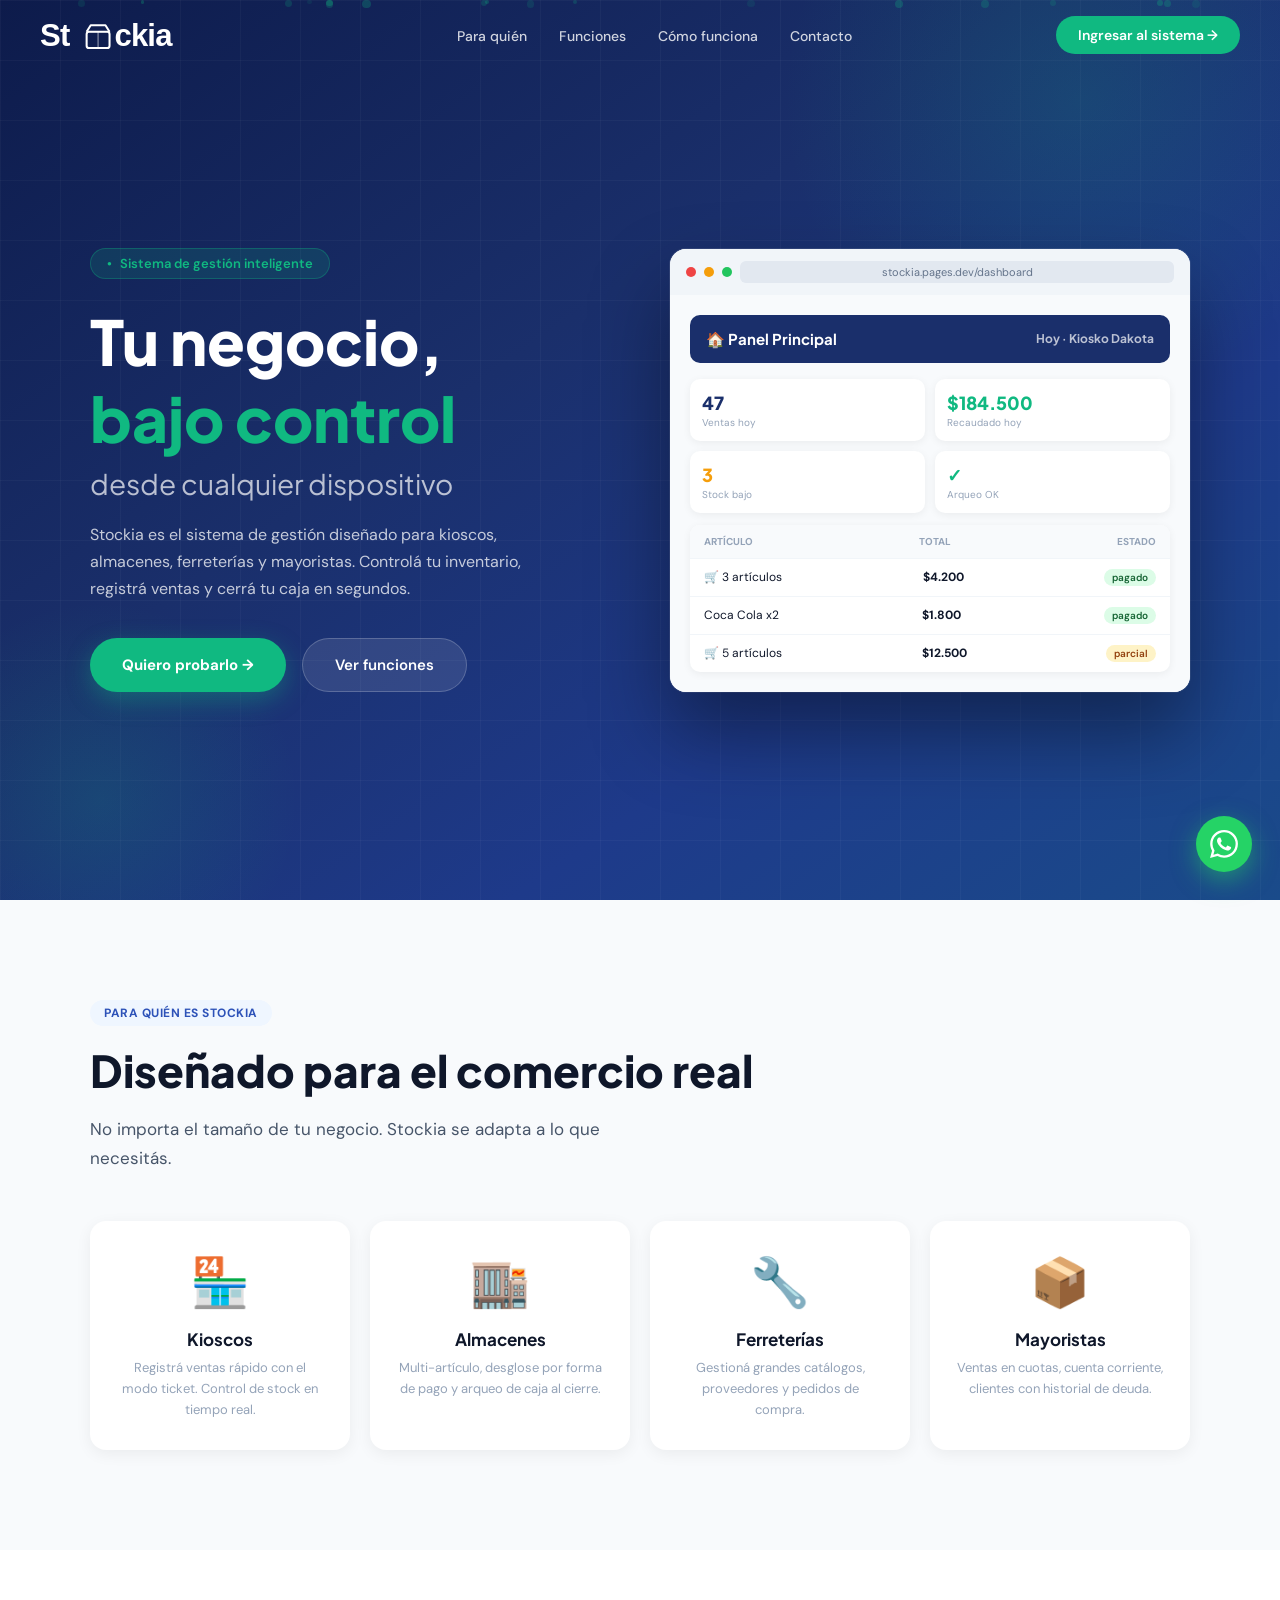
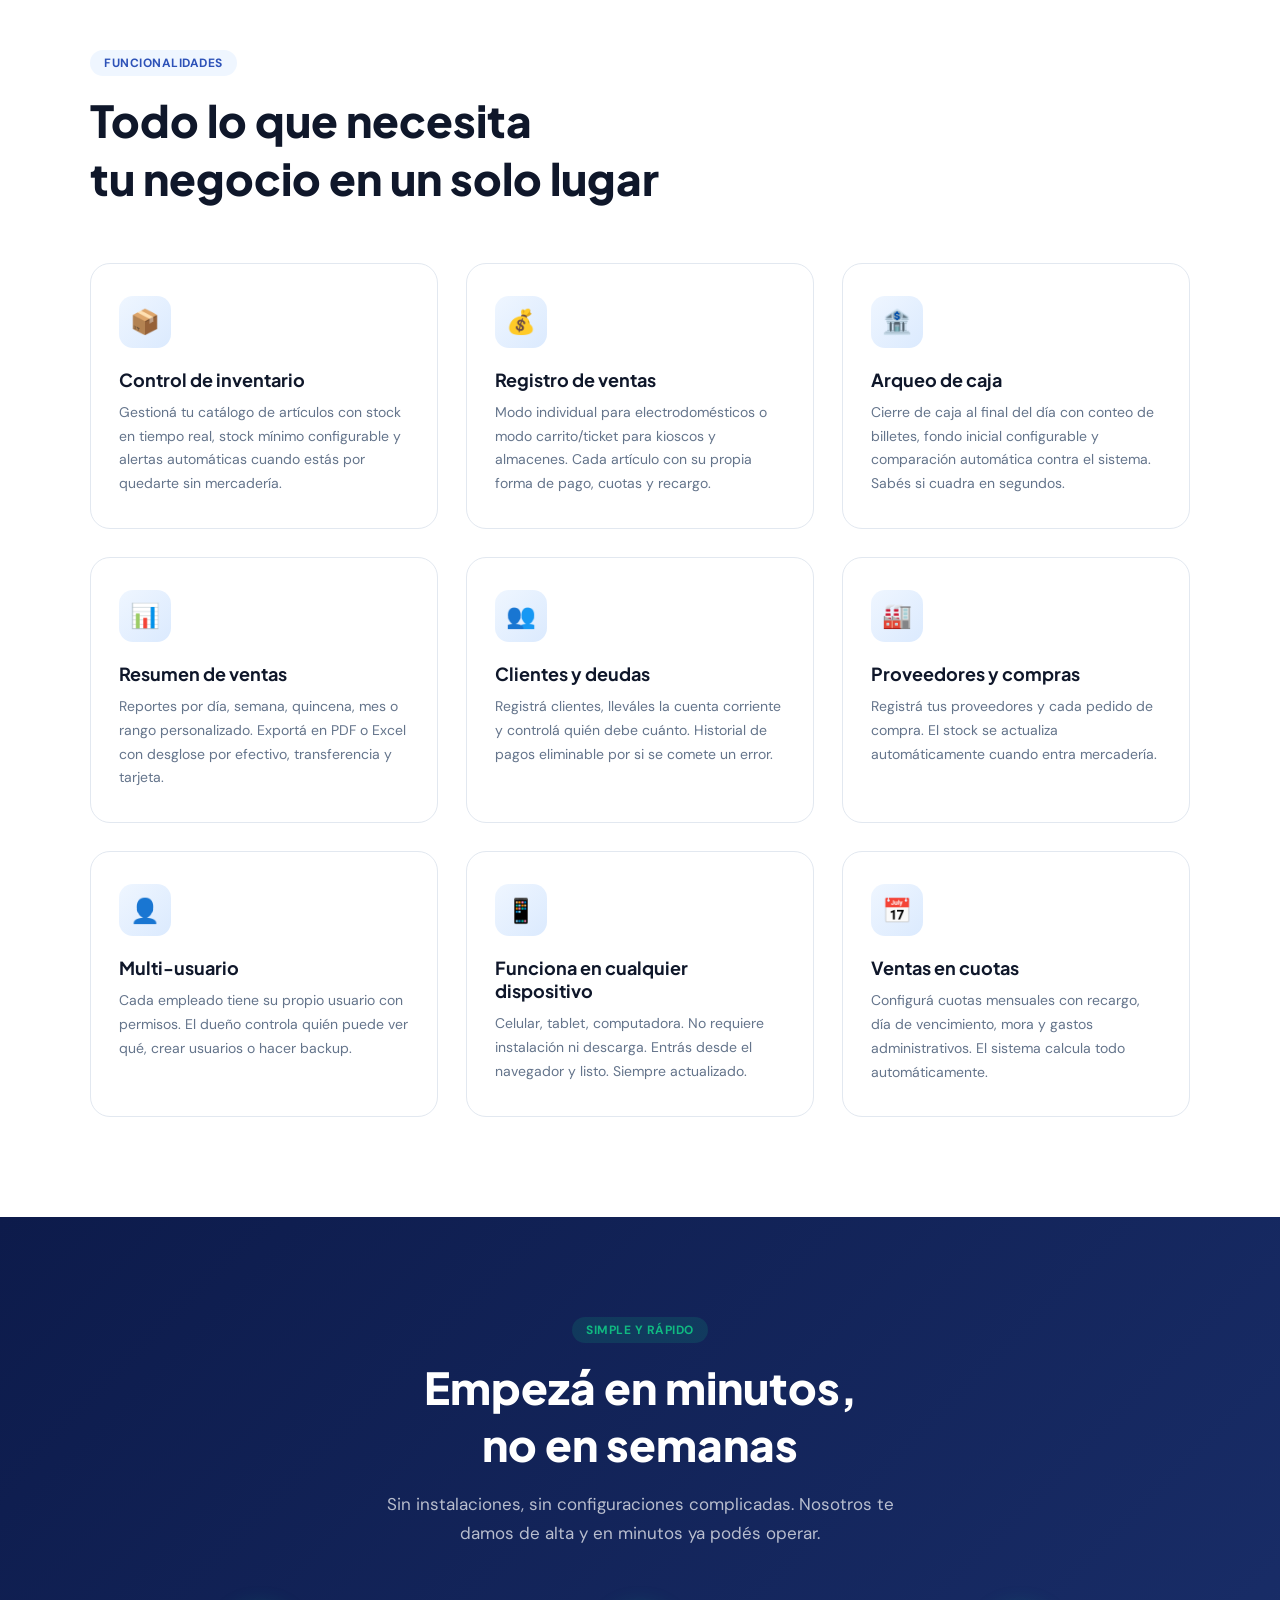
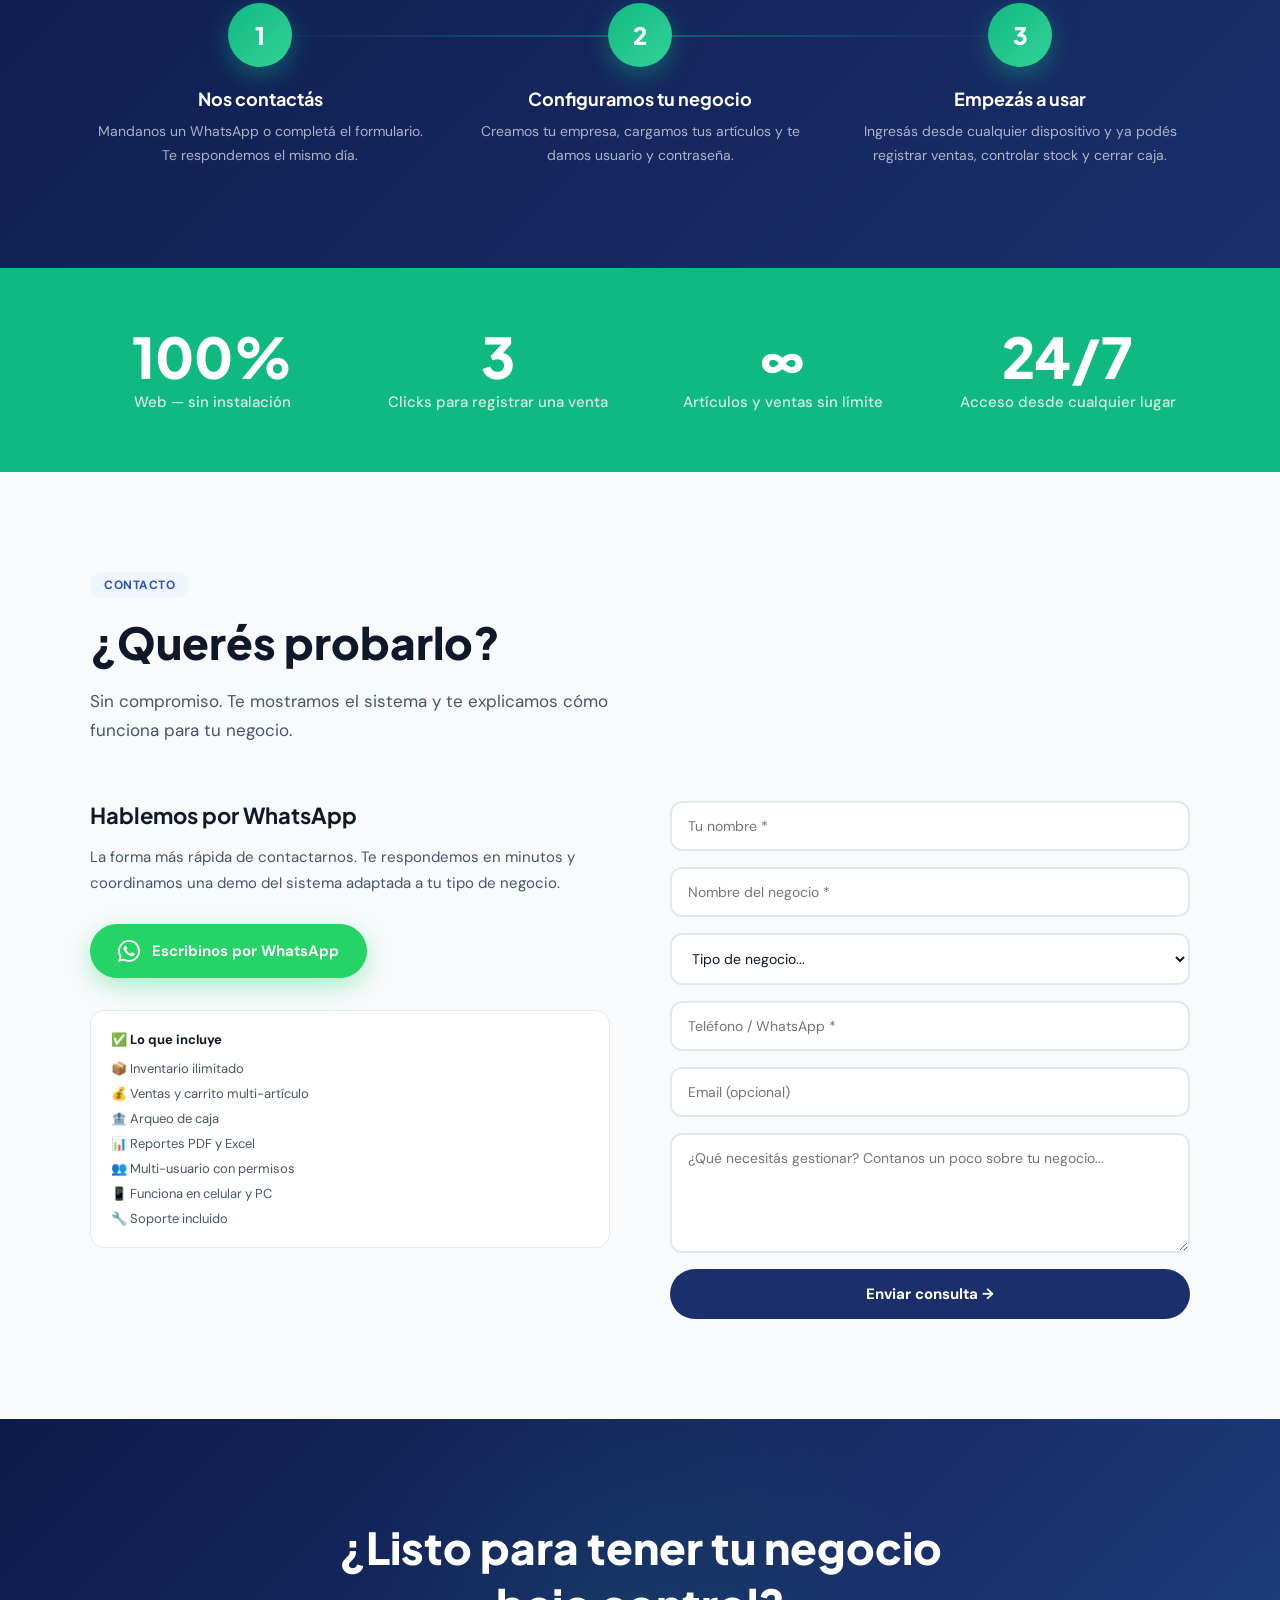
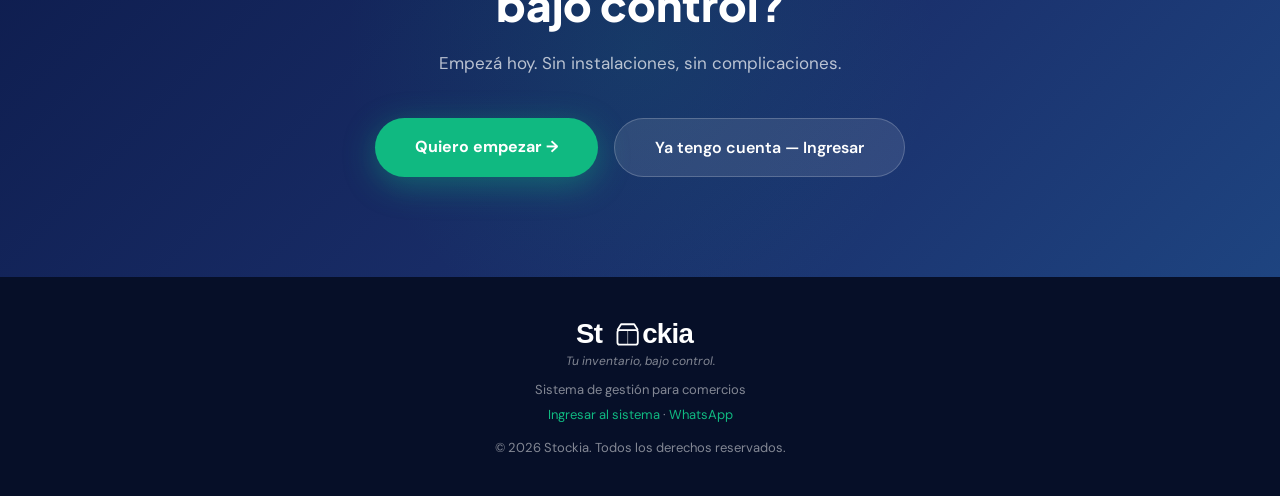
==== index.html @ aa545c26 "Add files via upload" ====
<!DOCTYPE html>
<html lang="es">
<head>
  <meta charset="UTF-8">
  <meta name="viewport" content="width=device-width, initial-scale=1.0">
  <title>Stockia — Sistema de Gestión para tu Negocio</title>
  <meta name="description" content="Stockia es el sistema de gestión de inventario y ventas diseñado para kioscos, almacenes, ferreterías y mayoristas. Simple, rápido y accesible desde cualquier dispositivo.">
  <link rel="preconnect" href="https://fonts.googleapis.com">
  <link href="https://fonts.googleapis.com/css2?family=Plus+Jakarta+Sans:wght@400;600;700;800&family=DM+Sans:wght@300;400;500;600&display=swap" rel="stylesheet">

  <style>
    :root {
      --azul:     #1a2f6b;
      --azul-mid: #1e3a8a;
      --azul-l:   #2d52b8;
      --verde:    #10b981;
      --verde-d:  #059669;
      --blanco:   #ffffff;
      --gris:     #f1f5f9;
      --gris-m:   #94a3b8;
      --texto:    #0f172a;
      --r:        16px;
    }

    *, *::before, *::after { box-sizing: border-box; margin: 0; padding: 0; }
    html { scroll-behavior: smooth; }
    body {
      font-family: 'DM Sans', sans-serif;
      color: var(--texto);
      overflow-x: hidden;
      background: #fff;
    }

    /* ── NAVBAR ── */
    nav {
      position: fixed; top: 0; left: 0; right: 0; z-index: 100;
      padding: 16px 40px;
      display: flex; align-items: center; justify-content: space-between;
      transition: background .3s, box-shadow .3s;
    }
    nav.scrolled {
      background: rgba(26,47,107,.97);
      backdrop-filter: blur(12px);
      box-shadow: 0 2px 24px rgba(0,0,0,.25);
    }
    .nav-logo {
      font-family: 'Plus Jakarta Sans', sans-serif;
      font-weight: 800; font-size: 24px;
      color: #fff; text-decoration: none;
      display: flex; align-items: center; gap: 8px;
    }
    .nav-logo span { color: var(--verde); }
    .nav-links { display: flex; gap: 32px; list-style: none; }
    .nav-links a {
      color: rgba(255,255,255,.8); text-decoration: none;
      font-size: 14px; font-weight: 500; transition: color .2s;
    }
    .nav-links a:hover { color: #fff; }
    .nav-cta {
      background: var(--verde); color: #fff;
      padding: 10px 22px; border-radius: 50px;
      text-decoration: none; font-weight: 600; font-size: 14px;
      transition: background .2s, transform .2s;
    }
    .nav-cta:hover { background: var(--verde-d); transform: translateY(-1px); }
    .nav-hamburger { display: none; background: none; border: none; cursor: pointer; flex-direction: column; gap: 5px; }
    .nav-hamburger span { display: block; width: 24px; height: 2px; background: #fff; border-radius: 2px; transition: .3s; }

    /* ── HERO ── */
    #hero {
      min-height: 100vh;
      background: linear-gradient(145deg, #0d1b4b 0%, #1a2f6b 40%, #1e3a8a 70%, #1a4b8a 100%);
      display: flex; align-items: center; justify-content: center;
      position: relative; overflow: hidden; padding: 120px 40px 80px;
    }
    .hero-bg {
      position: absolute; inset: 0; pointer-events: none; overflow: hidden;
    }
    .hero-circle {
      position: absolute; border-radius: 50%;
      background: radial-gradient(circle, rgba(16,185,129,.15) 0%, transparent 70%);
    }
    .hero-circle-1 { width: 600px; height: 600px; top: -200px; right: -100px; }
    .hero-circle-2 { width: 400px; height: 400px; bottom: -100px; left: -100px; }
    .hero-grid {
      position: absolute; inset: 0;
      background-image: linear-gradient(rgba(255,255,255,.03) 1px, transparent 1px),
                        linear-gradient(90deg, rgba(255,255,255,.03) 1px, transparent 1px);
      background-size: 60px 60px;
    }
    /* Partículas flotantes */
    .particle {
      position: absolute;
      border-radius: 50%;
      background: rgba(16,185,129,.4);
      animation: float linear infinite;
      pointer-events: none;
    }
    @keyframes float {
      0%   { transform: translateY(100vh) scale(0); opacity: 0; }
      10%  { opacity: 1; }
      90%  { opacity: .6; }
      100% { transform: translateY(-100px) scale(1); opacity: 0; }
    }

    .hero-inner {
      position: relative; z-index: 2;
      max-width: 1100px; width: 100%;
      display: grid; grid-template-columns: 1fr 1fr; gap: 60px; align-items: center;
    }
    .hero-badge {
      display: inline-flex; align-items: center; gap: 8px;
      background: rgba(16,185,129,.15); border: 1px solid rgba(16,185,129,.3);
      color: var(--verde); padding: 6px 16px; border-radius: 50px;
      font-size: 13px; font-weight: 600; margin-bottom: 24px;
      animation: fadeUp .6s ease both;
    }
    .hero-badge::before { content: '●'; font-size: 8px; animation: pulse 1.5s ease-in-out infinite; }
    @keyframes pulse { 0%,100% { opacity: 1; } 50% { opacity: .3; } }

    .hero-titulo {
      font-family: 'Plus Jakarta Sans', sans-serif;
      font-size: clamp(38px, 5vw, 62px);
      font-weight: 800; line-height: 1.25; color: #fff;
      margin-bottom: 20px;
      animation: fadeUp .7s ease .1s both;
    }
    .hero-titulo .verde { color: var(--verde); }
    .hero-titulo .subline {
      display: block;
      font-size: clamp(20px, 2.5vw, 28px);
      font-weight: 400; color: rgba(255,255,255,.7);
      margin-top: 8px;
    }
    .hero-desc {
      font-size: 16px; line-height: 1.7; color: rgba(255,255,255,.75);
      margin-bottom: 36px; max-width: 480px;
      animation: fadeUp .7s ease .2s both;
    }
    .hero-btns {
      display: flex; gap: 16px; flex-wrap: wrap;
      animation: fadeUp .7s ease .3s both;
    }
    .btn-hero-primary {
      background: var(--verde); color: #fff;
      padding: 16px 32px; border-radius: 50px;
      text-decoration: none; font-weight: 700; font-size: 15px;
      display: flex; align-items: center; gap: 8px;
      transition: all .25s; box-shadow: 0 8px 24px rgba(16,185,129,.35);
    }
    .btn-hero-primary:hover { background: var(--verde-d); transform: translateY(-2px); box-shadow: 0 12px 32px rgba(16,185,129,.5); }
    .btn-hero-secondary {
      background: rgba(255,255,255,.1); color: #fff;
      padding: 16px 32px; border-radius: 50px;
      text-decoration: none; font-weight: 600; font-size: 15px;
      border: 1px solid rgba(255,255,255,.2);
      transition: all .25s;
    }
    .btn-hero-secondary:hover { background: rgba(255,255,255,.2); }

    /* Mockup hero */
    .hero-mockup {
      animation: fadeUp .8s ease .2s both;
      position: relative;
    }
    .mockup-window {
      background: #fff; border-radius: 16px;
      box-shadow: 0 40px 80px rgba(0,0,0,.4), 0 0 0 1px rgba(255,255,255,.1);
      overflow: hidden;
    }
    .mockup-bar {
      background: #f1f5f9; padding: 12px 16px;
      display: flex; align-items: center; gap: 8px;
    }
    .mockup-dot { width: 10px; height: 10px; border-radius: 50%; }
    .mockup-dot:nth-child(1) { background: #ef4444; }
    .mockup-dot:nth-child(2) { background: #f59e0b; }
    .mockup-dot:nth-child(3) { background: #22c55e; }
    .mockup-url {
      background: #e2e8f0; border-radius: 6px; padding: 4px 12px;
      font-size: 11px; color: #64748b; flex: 1; text-align: center;
    }
    .mockup-body { padding: 20px; background: #f8fafc; }
    .mockup-header {
      background: var(--azul); border-radius: 10px; padding: 14px 16px;
      color: #fff; font-family: 'Plus Jakarta Sans', sans-serif; font-weight: 700;
      font-size: 15px; margin-bottom: 16px;
      display: flex; justify-content: space-between; align-items: center;
    }
    .mockup-stats { display: grid; grid-template-columns: 1fr 1fr; gap: 10px; margin-bottom: 12px; }
    .mockup-stat {
      background: #fff; border-radius: 10px; padding: 12px;
      box-shadow: 0 2px 8px rgba(0,0,0,.06);
    }
    .mockup-stat-val { font-family: 'Plus Jakarta Sans', sans-serif; font-weight: 800; font-size: 18px; color: var(--azul); }
    .mockup-stat-label { font-size: 10px; color: #94a3b8; margin-top: 2px; }
    .mockup-table { background: #fff; border-radius: 10px; overflow: hidden; box-shadow: 0 2px 8px rgba(0,0,0,.06); }
    .mockup-tr { display: flex; justify-content: space-between; padding: 10px 14px; border-bottom: 1px solid #f1f5f9; font-size: 12px; }
    .mockup-tr:last-child { border: none; }
    .mockup-badge { padding: 2px 8px; border-radius: 50px; font-size: 10px; font-weight: 600; }
    .mockup-badge.verde { background: #dcfce7; color: #166534; }
    .mockup-badge.naranja { background: #fef3c7; color: #92400e; }

    /* Paralax scroll */
    .parallax-slow { transform: translateY(calc(var(--scroll) * 0.3px)); }
    .parallax-mid  { transform: translateY(calc(var(--scroll) * 0.15px)); }

    @keyframes fadeUp {
      from { opacity: 0; transform: translateY(30px); }
      to   { opacity: 1; transform: translateY(0); }
    }

    /* ── SECCIONES BASE ── */
    section { padding: 100px 40px; }
    .container { max-width: 1100px; margin: 0 auto; }
    .section-badge {
      display: inline-block;
      background: #eff6ff; color: var(--azul-l);
      padding: 5px 14px; border-radius: 50px;
      font-size: 12px; font-weight: 700; letter-spacing: .5px;
      text-transform: uppercase; margin-bottom: 16px;
    }
    .section-titulo {
      font-family: 'Plus Jakarta Sans', sans-serif;
      font-size: clamp(28px, 4vw, 44px);
      font-weight: 800; line-height: 1.3; color: var(--texto);
      margin-bottom: 16px;
    }
    .section-desc {
      font-size: 17px; line-height: 1.7; color: #475569;
      max-width: 560px;
    }

    /* Reveal on scroll */
    .reveal {
      opacity: 0; transform: translateY(40px);
      transition: opacity .7s ease, transform .7s ease;
    }
    .reveal.visible { opacity: 1; transform: translateY(0); }

    /* ── PARA QUIÉN ── */
    #para-quien { background: #f8fafc; }
    .negocios-grid {
      display: grid;
      grid-template-columns: repeat(auto-fit, minmax(220px, 1fr));
      gap: 20px; margin-top: 48px;
    }
    .negocio-card {
      background: #fff; border-radius: 16px; padding: 28px 24px;
      border: 2px solid transparent;
      transition: all .3s; text-align: center;
      box-shadow: 0 4px 16px rgba(0,0,0,.06);
      cursor: default;
    }
    .negocio-card:hover {
      border-color: var(--azul-l);
      transform: translateY(-6px);
      box-shadow: 0 16px 40px rgba(30,58,138,.15);
    }
    .negocio-icono {
      font-size: 48px; margin-bottom: 14px; display: block;
      transition: transform .3s;
    }
    .negocio-card:hover .negocio-icono { transform: scale(1.15) rotate(-5deg); }
    .negocio-nombre {
      font-family: 'Plus Jakarta Sans', sans-serif;
      font-weight: 700; font-size: 17px; color: var(--texto); margin-bottom: 8px;
    }
    .negocio-desc { font-size: 13px; color: var(--gris-m); line-height: 1.6; }

    /* ── FEATURES ── */
    #features { background: #fff; }
    .features-grid {
      display: grid;
      grid-template-columns: repeat(auto-fit, minmax(300px, 1fr));
      gap: 28px; margin-top: 56px;
    }
    .feature-card {
      background: #fff; border-radius: 20px; padding: 32px 28px;
      border: 1px solid #e2e8f0;
      transition: all .3s; position: relative; overflow: hidden;
    }
    .feature-card::before {
      content: ''; position: absolute;
      top: 0; left: 0; right: 0; height: 3px;
      background: linear-gradient(90deg, var(--azul-l), var(--verde));
      transform: scaleX(0); transform-origin: left;
      transition: transform .4s ease;
    }
    .feature-card:hover::before { transform: scaleX(1); }
    .feature-card:hover {
      transform: translateY(-4px);
      box-shadow: 0 20px 48px rgba(0,0,0,.1);
    }
    .feature-icono {
      width: 52px; height: 52px; border-radius: 14px;
      display: flex; align-items: center; justify-content: center;
      font-size: 24px; margin-bottom: 20px;
      background: linear-gradient(135deg, #eff6ff, #dbeafe);
    }
    .feature-titulo {
      font-family: 'Plus Jakarta Sans', sans-serif;
      font-weight: 700; font-size: 18px; margin-bottom: 10px; color: var(--texto);
    }
    .feature-desc { font-size: 14px; line-height: 1.7; color: #64748b; }

    /* ── CÓMO FUNCIONA ── */
    #como-funciona {
      background: linear-gradient(135deg, #0d1b4b 0%, #1a2f6b 100%);
      position: relative; overflow: hidden;
    }
    #como-funciona .section-badge { background: rgba(16,185,129,.15); color: var(--verde); }
    #como-funciona .section-titulo { color: #fff; }
    #como-funciona .section-desc { color: rgba(255,255,255,.7); }
    .pasos-grid {
      display: grid;
      grid-template-columns: repeat(auto-fit, minmax(260px, 1fr));
      gap: 40px; margin-top: 56px; position: relative;
    }
    .pasos-grid::before {
      content: '';
      position: absolute; top: 32px; left: 15%; right: 15%; height: 2px;
      background: linear-gradient(90deg, transparent, rgba(16,185,129,.4), transparent);
    }
    .paso {
      text-align: center; position: relative;
    }
    .paso-num {
      width: 64px; height: 64px; border-radius: 50%;
      background: linear-gradient(135deg, var(--verde), #34d399);
      color: #fff; font-family: 'Plus Jakarta Sans', sans-serif; font-weight: 800; font-size: 24px;
      display: flex; align-items: center; justify-content: center;
      margin: 0 auto 20px; box-shadow: 0 8px 24px rgba(16,185,129,.4);
      transition: transform .3s;
    }
    .paso:hover .paso-num { transform: scale(1.1); }
    .paso-titulo { font-family: 'Plus Jakarta Sans', sans-serif; font-weight: 700; font-size: 18px; color: #fff; margin-bottom: 10px; }
    .paso-desc { font-size: 14px; line-height: 1.7; color: rgba(255,255,255,.65); }

    /* ── STATS ── */
    #stats { background: var(--verde); padding: 60px 40px; }
    .stats-grid {
      display: grid;
      grid-template-columns: repeat(auto-fit, minmax(200px, 1fr));
      gap: 40px; text-align: center;
    }
    .stat-num {
      font-family: 'Plus Jakarta Sans', sans-serif;
      font-weight: 800; font-size: clamp(36px, 5vw, 56px);
      color: #fff; line-height: 1;
    }
    .stat-label { font-size: 15px; color: rgba(255,255,255,.8); margin-top: 8px; font-weight: 500; }

    /* ── CONTACTO ── */
    #contacto { background: #f8fafc; }
    .contacto-grid {
      display: grid; grid-template-columns: 1fr 1fr; gap: 60px;
      margin-top: 56px; align-items: start;
    }
    .contacto-info h3 {
      font-family: 'Plus Jakarta Sans', sans-serif; font-weight: 700;
      font-size: 22px; margin-bottom: 16px; color: var(--texto);
    }
    .contacto-info p { font-size: 15px; line-height: 1.7; color: #475569; margin-bottom: 28px; }
    .btn-whatsapp {
      display: inline-flex; align-items: center; gap: 12px;
      background: #25d366; color: #fff;
      padding: 16px 28px; border-radius: 50px;
      text-decoration: none; font-weight: 700; font-size: 15px;
      box-shadow: 0 8px 24px rgba(37,211,102,.35);
      transition: all .25s;
    }
    .btn-whatsapp:hover { background: #128c7e; transform: translateY(-2px); box-shadow: 0 12px 32px rgba(37,211,102,.5); }
    .btn-whatsapp svg { width: 22px; height: 22px; fill: #fff; }

    /* Formulario */
    .form-contacto { display: flex; flex-direction: column; gap: 16px; }
    .form-contacto input,
    .form-contacto textarea,
    .form-contacto select {
      width: 100%; padding: 14px 16px;
      border: 2px solid #e2e8f0; border-radius: 12px;
      font-size: 14px; font-family: 'DM Sans', sans-serif;
      outline: none; transition: border-color .2s; background: #fff;
      color: var(--texto);
    }
    .form-contacto input:focus,
    .form-contacto textarea:focus,
    .form-contacto select:focus { border-color: var(--azul-l); }
    .form-contacto textarea { resize: vertical; min-height: 120px; }
    .btn-form {
      background: var(--azul); color: #fff;
      padding: 15px 28px; border-radius: 50px;
      border: none; font-size: 15px; font-weight: 700;
      font-family: 'DM Sans', sans-serif; cursor: pointer;
      transition: all .25s; width: 100%;
    }
    .btn-form:hover { background: var(--azul-l); transform: translateY(-1px); }
    .form-success {
      display: none; text-align: center; padding: 20px;
      background: #dcfce7; border-radius: 12px; color: #166534;
      font-weight: 600; font-size: 15px;
    }

    /* ── CTA FINAL ── */
    #cta {
      background: linear-gradient(135deg, #0d1b4b 0%, #1a2f6b 60%, #1e4480 100%);
      text-align: center; padding: 100px 40px; position: relative; overflow: hidden;
    }
    #cta::before {
      content: '';
      position: absolute; top: 50%; left: 50%; transform: translate(-50%,-50%);
      width: 600px; height: 600px; border-radius: 50%;
      background: radial-gradient(circle, rgba(16,185,129,.1) 0%, transparent 70%);
    }
    #cta .section-titulo { color: #fff; }
    #cta p { font-size: 17px; color: rgba(255,255,255,.7); margin: 16px auto 40px; max-width: 520px; line-height: 1.7; }
    .cta-btns { display: flex; gap: 16px; justify-content: center; flex-wrap: wrap; position: relative; z-index: 1; }
    .btn-cta-primary {
      background: var(--verde); color: #fff;
      padding: 18px 40px; border-radius: 50px;
      text-decoration: none; font-weight: 700; font-size: 16px;
      box-shadow: 0 8px 32px rgba(16,185,129,.4);
      transition: all .25s;
    }
    .btn-cta-primary:hover { background: var(--verde-d); transform: translateY(-2px); }
    .btn-cta-ghost {
      background: rgba(255,255,255,.1); color: #fff;
      padding: 18px 40px; border-radius: 50px;
      text-decoration: none; font-weight: 600; font-size: 16px;
      border: 1px solid rgba(255,255,255,.2);
      transition: all .25s;
    }
    .btn-cta-ghost:hover { background: rgba(255,255,255,.2); }

    /* ── FOOTER ── */
    footer {
      background: #060f28; color: rgba(255,255,255,.5);
      padding: 40px; text-align: center; font-size: 13px;
    }
    footer a { color: var(--verde); text-decoration: none; }
    .footer-logo {
      font-family: 'Plus Jakarta Sans', sans-serif; font-weight: 800;
      font-size: 22px; color: #fff; margin-bottom: 12px; display: block;
    }

    /* WhatsApp flotante */
    .wa-float {
      position: fixed; bottom: 28px; right: 28px; z-index: 200;
      width: 56px; height: 56px; border-radius: 50%;
      background: #25d366;
      display: flex; align-items: center; justify-content: center;
      box-shadow: 0 8px 24px rgba(37,211,102,.5);
      text-decoration: none; transition: all .3s;
      animation: waBounce 2s ease-in-out 2s 3;
    }
    .wa-float:hover { transform: scale(1.1); box-shadow: 0 12px 32px rgba(37,211,102,.7); }
    .wa-float svg { width: 28px; height: 28px; fill: #fff; }
    @keyframes waBounce {
      0%,100% { transform: scale(1); }
      50% { transform: scale(1.15); }
    }

    /* ── RESPONSIVE ── */
    @media (max-width: 768px) {
      nav { padding: 14px 20px; }
      .nav-links, .nav-cta { display: none; }
      .nav-hamburger { display: flex; }
      section { padding: 70px 20px; }
      .hero-inner { grid-template-columns: 1fr; gap: 40px; }
      .hero-mockup { display: none; }
      #hero { padding: 100px 20px 60px; text-align: center; }
      .hero-btns { justify-content: center; }
      .hero-desc { margin: 0 auto 36px; }
      .pasos-grid::before { display: none; }
      .contacto-grid { grid-template-columns: 1fr; gap: 40px; }
      #stats { padding: 50px 20px; }
      .cta-btns { flex-direction: column; align-items: center; }
    }
    @media (max-width: 480px) {
      .features-grid { grid-template-columns: 1fr; }
      .negocios-grid { grid-template-columns: 1fr 1fr; }
    }
  </style>
</head>
<body>

<!-- WhatsApp flotante -->
<a class="wa-float" href="https://wa.me/541133505823?text=Hola%2C%20quiero%20saber%20m%C3%A1s%20sobre%20Stockia" target="_blank" title="Contactar por WhatsApp">
  <svg viewBox="0 0 24 24"><path d="M17.472 14.382c-.297-.149-1.758-.867-2.03-.967-.273-.099-.471-.148-.67.15-.197.297-.767.966-.94 1.164-.173.199-.347.223-.644.075-.297-.15-1.255-.463-2.39-1.475-.883-.788-1.48-1.761-1.653-2.059-.173-.297-.018-.458.13-.606.134-.133.298-.347.446-.52.149-.174.198-.298.298-.497.099-.198.05-.371-.025-.52-.075-.149-.669-1.612-.916-2.207-.242-.579-.487-.5-.669-.51-.173-.008-.371-.01-.57-.01-.198 0-.52.074-.792.372-.272.297-1.04 1.016-1.04 2.479 0 1.462 1.065 2.875 1.213 3.074.149.198 2.096 3.2 5.077 4.487.709.306 1.262.489 1.694.625.712.227 1.36.195 1.871.118.571-.085 1.758-.719 2.006-1.413.248-.694.248-1.289.173-1.413-.074-.124-.272-.198-.57-.347m-5.421 7.403h-.004a9.87 9.87 0 01-5.031-1.378l-.361-.214-3.741.982.998-3.648-.235-.374a9.86 9.86 0 01-1.51-5.26c.001-5.45 4.436-9.884 9.888-9.884 2.64 0 5.122 1.03 6.988 2.898a9.825 9.825 0 012.893 6.994c-.003 5.45-4.437 9.884-9.885 9.884m8.413-18.297A11.815 11.815 0 0012.05 0C5.495 0 .16 5.335.157 11.892c0 2.096.547 4.142 1.588 5.945L.057 24l6.305-1.654a11.882 11.882 0 005.683 1.448h.005c6.554 0 11.89-5.335 11.893-11.893a11.821 11.821 0 00-3.48-8.413z"/></svg>
</a>

<!-- NAVBAR -->
<nav id="navbar">
  <a href="#" class="nav-logo">
    <svg xmlns="http://www.w3.org/2000/svg" viewBox="0 0 260 44" height="36" style="display:block">
      <!-- St -->
      <text x="0" y="36" font-family="Syne,sans-serif" font-weight="800" font-size="38" fill="white" letter-spacing="-1">St</text>
      <!-- Caja/box icono -->
      <g transform="translate(57,4)">
        <rect x="0" y="14" width="28" height="20" rx="3" fill="none" stroke="white" stroke-width="2.5"/>
        <path d="M0 14 L5 6 L23 6 L28 14" fill="none" stroke="white" stroke-width="2.5" stroke-linejoin="round"/>
        <line x1="14" y1="14" x2="14" y2="34" stroke="white" stroke-width="1.5" opacity=".5"/>
        <line x1="0" y1="14" x2="28" y2="14" stroke="white" stroke-width="1.5" opacity=".4"/>
      </g>
      <!-- ckia -->
      <text x="91" y="36" font-family="Syne,sans-serif" font-weight="800" font-size="38" fill="white" letter-spacing="-1">ckia</text>
    </svg>
  </a>
  <ul class="nav-links">
    <li><a href="#para-quien">Para quién</a></li>
    <li><a href="#features">Funciones</a></li>
    <li><a href="#como-funciona">Cómo funciona</a></li>
    <li><a href="#contacto">Contacto</a></li>
  </ul>
  <a href="login.html" class="nav-cta">Ingresar al sistema →</a>
  <button class="nav-hamburger" id="hamburger" onclick="toggleMenu()">
    <span></span><span></span><span></span>
  </button>
</nav>

<!-- HERO -->
<section id="hero">
  <div class="hero-bg">
    <div class="hero-grid"></div>
    <div class="hero-circle hero-circle-1 parallax-slow"></div>
    <div class="hero-circle hero-circle-2 parallax-mid"></div>
  </div>

  <div class="hero-inner">
    <div class="hero-content">
      <div class="hero-badge">Sistema de gestión inteligente</div>
      <h1 class="hero-titulo">
        Tu negocio,<br>
        <span class="verde">bajo control</span>
        <span class="subline">desde cualquier dispositivo</span>
      </h1>
      <p class="hero-desc">
        Stockia es el sistema de gestión diseñado para kioscos, almacenes, ferreterías y mayoristas. Controlá tu inventario, registrá ventas y cerrá tu caja en segundos.
      </p>
      <div class="hero-btns">
        <a href="#contacto" class="btn-hero-primary">
          Quiero probarlo →
        </a>
        <a href="#features" class="btn-hero-secondary">Ver funciones</a>
      </div>
    </div>

    <!-- Mockup animado -->
    <div class="hero-mockup">
      <div class="mockup-window">
        <div class="mockup-bar">
          <div class="mockup-dot"></div>
          <div class="mockup-dot"></div>
          <div class="mockup-dot"></div>
          <div class="mockup-url">stockia.pages.dev/dashboard</div>
        </div>
        <div class="mockup-body">
          <div class="mockup-header">
            🏠 Panel Principal
            <span style="font-size:12px;opacity:.7">Hoy · Kiosko Dakota</span>
          </div>
          <div class="mockup-stats">
            <div class="mockup-stat">
              <div class="mockup-stat-val">47</div>
              <div class="mockup-stat-label">Ventas hoy</div>
            </div>
            <div class="mockup-stat">
              <div class="mockup-stat-val" style="color:var(--verde)">$184.500</div>
              <div class="mockup-stat-label">Recaudado hoy</div>
            </div>
            <div class="mockup-stat">
              <div class="mockup-stat-val" style="color:#f59e0b">3</div>
              <div class="mockup-stat-label">Stock bajo</div>
            </div>
            <div class="mockup-stat">
              <div class="mockup-stat-val" style="color:#10b981">✓</div>
              <div class="mockup-stat-label">Arqueo OK</div>
            </div>
          </div>
          <div class="mockup-table">
            <div class="mockup-tr" style="font-weight:700;font-size:10px;color:#94a3b8;background:#f8fafc">
              <span>ARTÍCULO</span><span>TOTAL</span><span>ESTADO</span>
            </div>
            <div class="mockup-tr">
              <span>🛒 3 artículos</span>
              <span style="font-weight:700">$4.200</span>
              <span class="mockup-badge verde">pagado</span>
            </div>
            <div class="mockup-tr">
              <span>Coca Cola x2</span>
              <span style="font-weight:700">$1.800</span>
              <span class="mockup-badge verde">pagado</span>
            </div>
            <div class="mockup-tr">
              <span>🛒 5 artículos</span>
              <span style="font-weight:700">$12.500</span>
              <span class="mockup-badge naranja">parcial</span>
            </div>
          </div>
        </div>
      </div>
    </div>
  </div>
</section>

<!-- PARA QUIÉN -->
<section id="para-quien">
  <div class="container">
    <div class="reveal">
      <div class="section-badge">Para quién es Stockia</div>
      <h2 class="section-titulo">Diseñado para el comercio real</h2>
      <p class="section-desc">No importa el tamaño de tu negocio. Stockia se adapta a lo que necesitás.</p>
    </div>
    <div class="negocios-grid">
      <div class="negocio-card reveal">
        <span class="negocio-icono">🏪</span>
        <div class="negocio-nombre">Kioscos</div>
        <div class="negocio-desc">Registrá ventas rápido con el modo ticket. Control de stock en tiempo real.</div>
      </div>
      <div class="negocio-card reveal">
        <span class="negocio-icono">🏬</span>
        <div class="negocio-nombre">Almacenes</div>
        <div class="negocio-desc">Multi-artículo, desglose por forma de pago y arqueo de caja al cierre.</div>
      </div>
      <div class="negocio-card reveal">
        <span class="negocio-icono">🔧</span>
        <div class="negocio-nombre">Ferreterías</div>
        <div class="negocio-desc">Gestioná grandes catálogos, proveedores y pedidos de compra.</div>
      </div>
      <div class="negocio-card reveal">
        <span class="negocio-icono">📦</span>
        <div class="negocio-nombre">Mayoristas</div>
        <div class="negocio-desc">Ventas en cuotas, cuenta corriente, clientes con historial de deuda.</div>
      </div>
    </div>
  </div>
</section>

<!-- FEATURES -->
<section id="features">
  <div class="container">
    <div class="reveal">
      <div class="section-badge">Funcionalidades</div>
      <h2 class="section-titulo">Todo lo que necesita<br>tu negocio en un solo lugar</h2>
    </div>
    <div class="features-grid">
      <div class="feature-card reveal">
        <div class="feature-icono">📦</div>
        <div class="feature-titulo">Control de inventario</div>
        <div class="feature-desc">Gestioná tu catálogo de artículos con stock en tiempo real, stock mínimo configurable y alertas automáticas cuando estás por quedarte sin mercadería.</div>
      </div>
      <div class="feature-card reveal">
        <div class="feature-icono">💰</div>
        <div class="feature-titulo">Registro de ventas</div>
        <div class="feature-desc">Modo individual para electrodomésticos o modo carrito/ticket para kioscos y almacenes. Cada artículo con su propia forma de pago, cuotas y recargo.</div>
      </div>
      <div class="feature-card reveal">
        <div class="feature-icono">🏦</div>
        <div class="feature-titulo">Arqueo de caja</div>
        <div class="feature-desc">Cierre de caja al final del día con conteo de billetes, fondo inicial configurable y comparación automática contra el sistema. Sabés si cuadra en segundos.</div>
      </div>
      <div class="feature-card reveal">
        <div class="feature-icono">📊</div>
        <div class="feature-titulo">Resumen de ventas</div>
        <div class="feature-desc">Reportes por día, semana, quincena, mes o rango personalizado. Exportá en PDF o Excel con desglose por efectivo, transferencia y tarjeta.</div>
      </div>
      <div class="feature-card reveal">
        <div class="feature-icono">👥</div>
        <div class="feature-titulo">Clientes y deudas</div>
        <div class="feature-desc">Registrá clientes, lleváles la cuenta corriente y controlá quién debe cuánto. Historial de pagos eliminable por si se comete un error.</div>
      </div>
      <div class="feature-card reveal">
        <div class="feature-icono">🏭</div>
        <div class="feature-titulo">Proveedores y compras</div>
        <div class="feature-desc">Registrá tus proveedores y cada pedido de compra. El stock se actualiza automáticamente cuando entra mercadería.</div>
      </div>
      <div class="feature-card reveal">
        <div class="feature-icono">👤</div>
        <div class="feature-titulo">Multi-usuario</div>
        <div class="feature-desc">Cada empleado tiene su propio usuario con permisos. El dueño controla quién puede ver qué, crear usuarios o hacer backup.</div>
      </div>
      <div class="feature-card reveal">
        <div class="feature-icono">📱</div>
        <div class="feature-titulo">Funciona en cualquier dispositivo</div>
        <div class="feature-desc">Celular, tablet, computadora. No requiere instalación ni descarga. Entrás desde el navegador y listo. Siempre actualizado.</div>
      </div>
      <div class="feature-card reveal">
        <div class="feature-icono">📅</div>
        <div class="feature-titulo">Ventas en cuotas</div>
        <div class="feature-desc">Configurá cuotas mensuales con recargo, día de vencimiento, mora y gastos administrativos. El sistema calcula todo automáticamente.</div>
      </div>
    </div>
  </div>
</section>

<!-- CÓMO FUNCIONA -->
<section id="como-funciona">
  <div class="container">
    <div class="reveal" style="text-align:center;max-width:600px;margin:0 auto">
      <div class="section-badge">Simple y rápido</div>
      <h2 class="section-titulo">Empezá en minutos,<br>no en semanas</h2>
      <p class="section-desc" style="color:rgba(255,255,255,.7);margin:0 auto">Sin instalaciones, sin configuraciones complicadas. Nosotros te damos de alta y en minutos ya podés operar.</p>
    </div>
    <div class="pasos-grid">
      <div class="paso reveal">
        <div class="paso-num">1</div>
        <div class="paso-titulo">Nos contactás</div>
        <div class="paso-desc">Mandanos un WhatsApp o completá el formulario. Te respondemos el mismo día.</div>
      </div>
      <div class="paso reveal">
        <div class="paso-num">2</div>
        <div class="paso-titulo">Configuramos tu negocio</div>
        <div class="paso-desc">Creamos tu empresa, cargamos tus artículos y te damos usuario y contraseña.</div>
      </div>
      <div class="paso reveal">
        <div class="paso-num">3</div>
        <div class="paso-titulo">Empezás a usar</div>
        <div class="paso-desc">Ingresás desde cualquier dispositivo y ya podés registrar ventas, controlar stock y cerrar caja.</div>
      </div>
    </div>
  </div>
</section>

<!-- STATS -->
<section id="stats">
  <div class="container">
    <div class="stats-grid">
      <div class="reveal">
        <div class="stat-num">100%</div>
        <div class="stat-label">Web — sin instalación</div>
      </div>
      <div class="reveal">
        <div class="stat-num">3</div>
        <div class="stat-label">Clicks para registrar una venta</div>
      </div>
      <div class="reveal">
        <div class="stat-num">∞</div>
        <div class="stat-label">Artículos y ventas sin límite</div>
      </div>
      <div class="reveal">
        <div class="stat-num">24/7</div>
        <div class="stat-label">Acceso desde cualquier lugar</div>
      </div>
    </div>
  </div>
</section>

<!-- CONTACTO -->
<section id="contacto">
  <div class="container">
    <div class="reveal">
      <div class="section-badge">Contacto</div>
      <h2 class="section-titulo">¿Querés probarlo?</h2>
      <p class="section-desc">Sin compromiso. Te mostramos el sistema y te explicamos cómo funciona para tu negocio.</p>
    </div>
    <div class="contacto-grid">
      <div class="contacto-info reveal">
        <h3>Hablemos por WhatsApp</h3>
        <p>La forma más rápida de contactarnos. Te respondemos en minutos y coordinamos una demo del sistema adaptada a tu tipo de negocio.</p>
        <a href="https://wa.me/541133505823?text=Hola%2C%20quiero%20saber%20m%C3%A1s%20sobre%20Stockia%20para%20mi%20negocio" target="_blank" class="btn-whatsapp">
          <svg viewBox="0 0 24 24"><path d="M17.472 14.382c-.297-.149-1.758-.867-2.03-.967-.273-.099-.471-.148-.67.15-.197.297-.767.966-.94 1.164-.173.199-.347.223-.644.075-.297-.15-1.255-.463-2.39-1.475-.883-.788-1.48-1.761-1.653-2.059-.173-.297-.018-.458.13-.606.134-.133.298-.347.446-.52.149-.174.198-.298.298-.497.099-.198.05-.371-.025-.52-.075-.149-.669-1.612-.916-2.207-.242-.579-.487-.5-.669-.51-.173-.008-.371-.01-.57-.01-.198 0-.52.074-.792.372-.272.297-1.04 1.016-1.04 2.479 0 1.462 1.065 2.875 1.213 3.074.149.198 2.096 3.2 5.077 4.487.709.306 1.262.489 1.694.625.712.227 1.36.195 1.871.118.571-.085 1.758-.719 2.006-1.413.248-.694.248-1.289.173-1.413-.074-.124-.272-.198-.57-.347m-5.421 7.403h-.004a9.87 9.87 0 01-5.031-1.378l-.361-.214-3.741.982.998-3.648-.235-.374a9.86 9.86 0 01-1.51-5.26c.001-5.45 4.436-9.884 9.888-9.884 2.64 0 5.122 1.03 6.988 2.898a9.825 9.825 0 012.893 6.994c-.003 5.45-4.437 9.884-9.885 9.884m8.413-18.297A11.815 11.815 0 0012.05 0C5.495 0 .16 5.335.157 11.892c0 2.096.547 4.142 1.588 5.945L.057 24l6.305-1.654a11.882 11.882 0 005.683 1.448h.005c6.554 0 11.89-5.335 11.893-11.893a11.821 11.821 0 00-3.48-8.413z"/></svg>
          Escribinos por WhatsApp
        </a>

        <div style="margin-top:32px;padding:20px;background:#fff;border-radius:14px;border:1px solid #e2e8f0">
          <div style="font-size:13px;font-weight:700;color:var(--texto);margin-bottom:12px">✅ Lo que incluye</div>
          <div style="display:flex;flex-direction:column;gap:8px;font-size:13px;color:#475569">
            <div>📦 Inventario ilimitado</div>
            <div>💰 Ventas y carrito multi-artículo</div>
            <div>🏦 Arqueo de caja</div>
            <div>📊 Reportes PDF y Excel</div>
            <div>👥 Multi-usuario con permisos</div>
            <div>📱 Funciona en celular y PC</div>
            <div>🔧 Soporte incluido</div>
          </div>
        </div>
      </div>

      <div class="reveal">
        <div class="form-success" id="formSuccess">
          ✅ ¡Mensaje enviado! Te contactamos a la brevedad.
        </div>
        <form class="form-contacto" id="formContacto" onsubmit="enviarFormulario(event)">
          <input type="text" id="fcNombre" placeholder="Tu nombre *" required>
          <input type="text" id="fcNegocio" placeholder="Nombre del negocio *" required>
          <select id="fcTipo">
            <option value="">Tipo de negocio...</option>
            <option>Kiosco</option>
            <option>Almacén</option>
            <option>Ferretería</option>
            <option>Mayorista</option>
            <option>Otro</option>
          </select>
          <input type="tel" id="fcTel" placeholder="Teléfono / WhatsApp *" required>
          <input type="email" id="fcEmail" placeholder="Email (opcional)">
          <textarea id="fcMsg" placeholder="¿Qué necesitás gestionar? Contanos un poco sobre tu negocio..."></textarea>
          <button type="submit" class="btn-form" id="btnForm">Enviar consulta →</button>
        </form>
      </div>
    </div>
  </div>
</section>

<!-- CTA FINAL -->
<section id="cta">
  <div class="container" style="position:relative;z-index:1">
    <div class="reveal" style="text-align:center">
      <h2 class="section-titulo" style="color:#fff;margin-bottom:0">¿Listo para tener tu negocio<br>bajo control?</h2>
      <p>Empezá hoy. Sin instalaciones, sin complicaciones.</p>
      <div class="cta-btns">
        <a href="https://wa.me/541133505823?text=Hola%2C%20quiero%20empezar%20con%20Stockia" target="_blank" class="btn-cta-primary">
          Quiero empezar →
        </a>
        <a href="login.html" class="btn-cta-ghost">
          Ya tengo cuenta — Ingresar
        </a>
      </div>
    </div>
  </div>
</section>

<!-- FOOTER -->
<footer>
  <div style="margin-bottom:12px;display:flex;flex-direction:column;align-items:center;gap:4px">
    <svg xmlns="http://www.w3.org/2000/svg" viewBox="0 0 175 44" height="32" style="display:block">
      <text x="0" y="36" font-family="Syne,sans-serif" font-weight="800" font-size="38" fill="white" letter-spacing="-1">St</text>
      <g transform="translate(57,4)">
        <rect x="0" y="14" width="28" height="20" rx="3" fill="none" stroke="white" stroke-width="2.5"/>
        <path d="M0 14 L5 6 L23 6 L28 14" fill="none" stroke="white" stroke-width="2.5" stroke-linejoin="round"/>
        <line x1="14" y1="14" x2="14" y2="34" stroke="white" stroke-width="1.5" opacity=".5"/>
        <line x1="0" y1="14" x2="28" y2="14" stroke="white" stroke-width="1.5" opacity=".4"/>
      </g>
      <text x="91" y="36" font-family="Syne,sans-serif" font-weight="800" font-size="38" fill="white" letter-spacing="-1">ckia</text>
    </svg>
    <span style="color:rgba(255,255,255,.5);font-size:12px;font-style:italic">Tu inventario, bajo control.</span>
  </div>
  <p>Sistema de gestión para comercios</p>
  <p style="margin-top:8px">
    <a href="login.html">Ingresar al sistema</a> ·
    <a href="https://wa.me/541133505823" target="_blank">WhatsApp</a>
  </p>
  <p style="margin-top:16px">© <span id="anio"></span> Stockia. Todos los derechos reservados.</p>
</footer>

<script>
  // ── Año
  document.getElementById('anio').textContent = new Date().getFullYear();

  // ── Navbar scroll
  const navbar = document.getElementById('navbar');
  window.addEventListener('scroll', () => {
    navbar.classList.toggle('scrolled', window.scrollY > 50);
    // Paralax
    document.documentElement.style.setProperty('--scroll', window.scrollY);
  });

  // ── Reveal on scroll
  const reveals = document.querySelectorAll('.reveal');
  const observer = new IntersectionObserver((entries) => {
    entries.forEach((entry, i) => {
      if (entry.isIntersecting) {
        setTimeout(() => entry.target.classList.add('visible'), i * 80);
        observer.unobserve(entry.target);
      }
    });
  }, { threshold: 0.12 });
  reveals.forEach(el => observer.observe(el));

  // ── Partículas
  function crearParticulas() {
    const hero = document.querySelector('.hero-bg');
    for (let i = 0; i < 18; i++) {
      const p = document.createElement('div');
      p.className = 'particle';
      const size = Math.random() * 6 + 3;
      p.style.cssText = `
        width:${size}px; height:${size}px;
        left:${Math.random() * 100}%;
        animation-duration:${Math.random() * 12 + 8}s;
        animation-delay:${Math.random() * 8}s;
        opacity:${Math.random() * .5 + .2};
      `;
      hero.appendChild(p);
    }
  }
  crearParticulas();

  // ── Hamburger
  function toggleMenu() {
    const links = document.querySelector('.nav-links');
    const cta   = document.querySelector('.nav-cta');
    const open  = links.style.display === 'flex';
    if (open) {
      links.style.display = '';
      cta.style.display   = '';
    } else {
      links.style.cssText = 'display:flex;flex-direction:column;position:fixed;top:64px;left:0;right:0;background:rgba(26,47,107,.97);padding:20px;gap:16px;';
      cta.style.cssText   = 'display:block;position:fixed;top:auto;left:20px;right:20px;text-align:center;bottom:20px;padding:14px;';
    }
  }

  // ── Formulario — redirige a WhatsApp con el contenido
  function enviarFormulario(e) {
    e.preventDefault();
    const nombre  = document.getElementById('fcNombre').value;
    const negocio = document.getElementById('fcNegocio').value;
    const tipo    = document.getElementById('fcTipo').value;
    const tel     = document.getElementById('fcTel').value;
    const msg     = document.getElementById('fcMsg').value;

    const texto = `Hola! Me contacto desde la web de Stockia.%0A%0A*Nombre:* ${nombre}%0A*Negocio:* ${negocio}%0A*Tipo:* ${tipo||'No especificado'}%0A*Teléfono:* ${tel}%0A*Mensaje:* ${msg||'Sin mensaje adicional'}`;

    // Mostrar éxito y abrir WhatsApp
    document.getElementById('formContacto').style.display = 'none';
    document.getElementById('formSuccess').style.display  = 'block';
    setTimeout(() => {
      window.open(`https://wa.me/541133505823?text=${texto}`, '_blank');
    }, 800);
  }

  // ── Animación contador stats
  function animarContadores() {
    // Solo para elementos con números puros (no %, ∞, etc)
  }
</script>
</body>
</html>
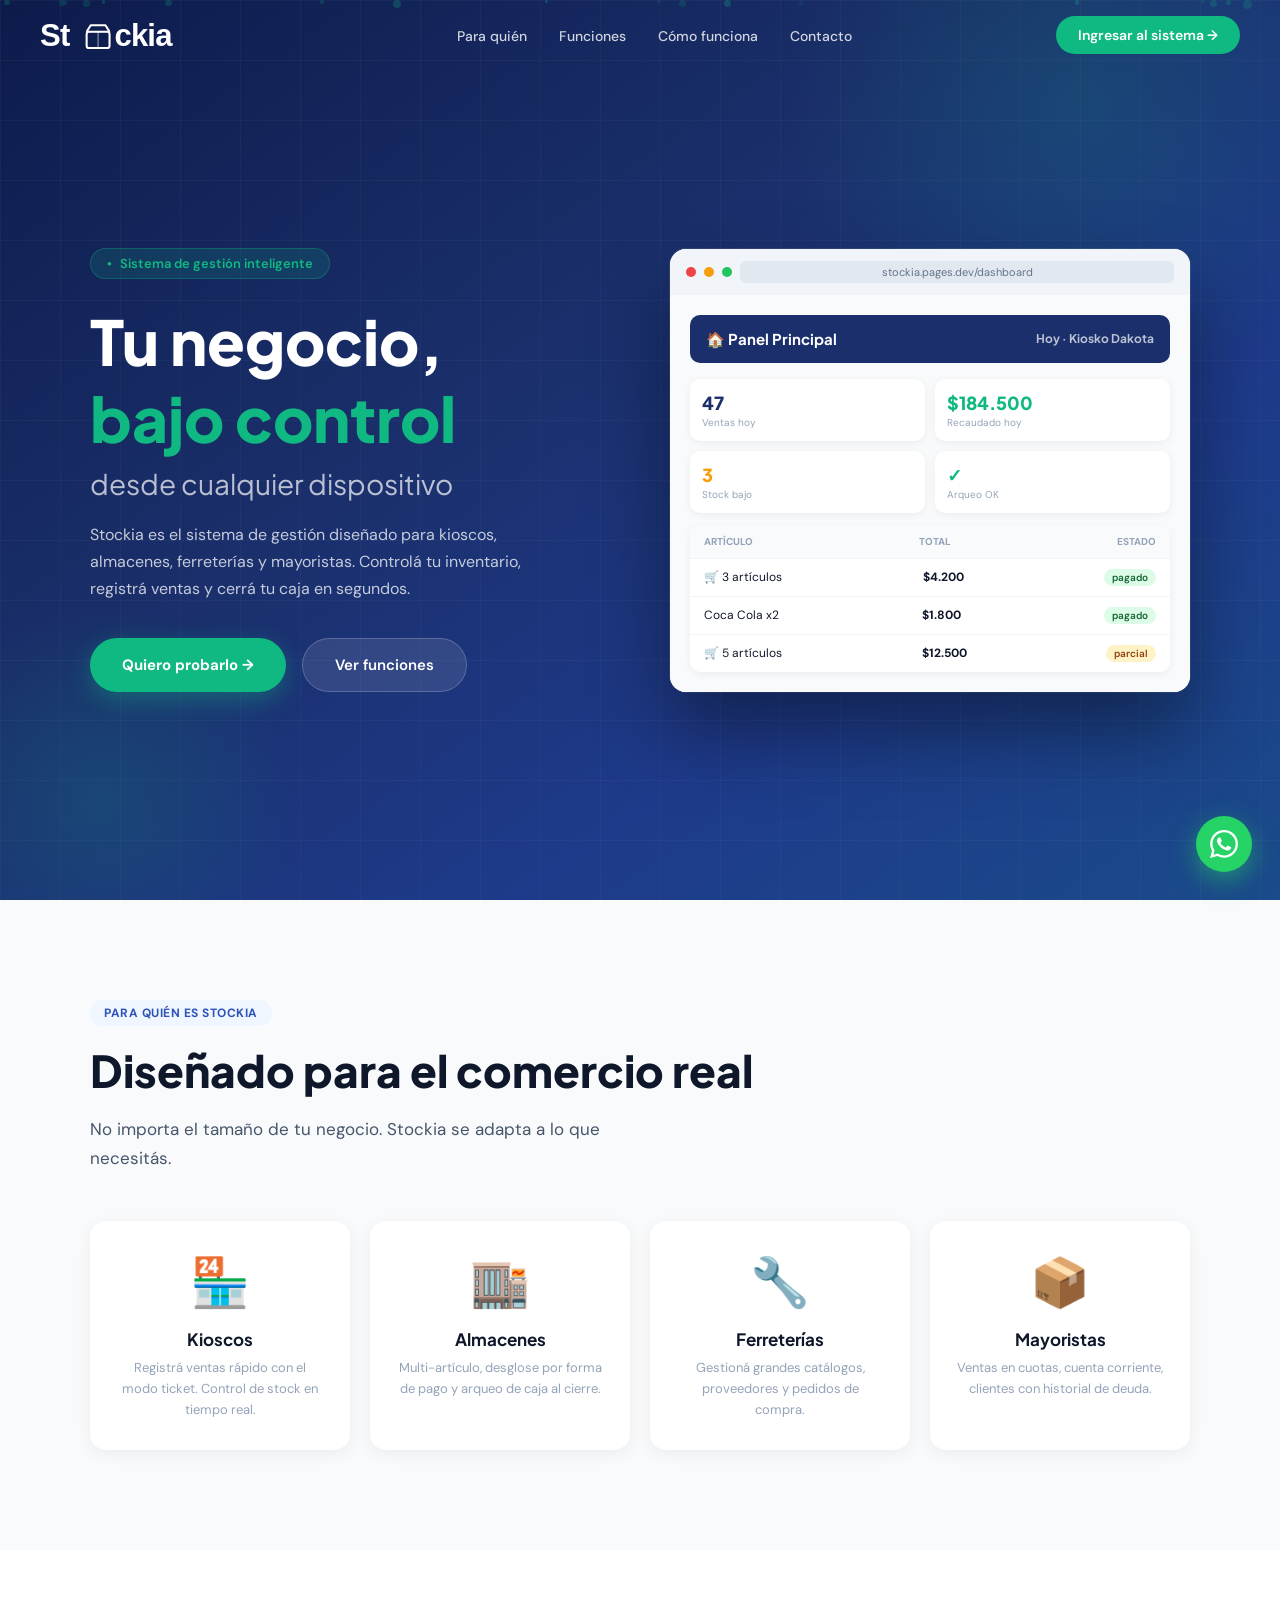
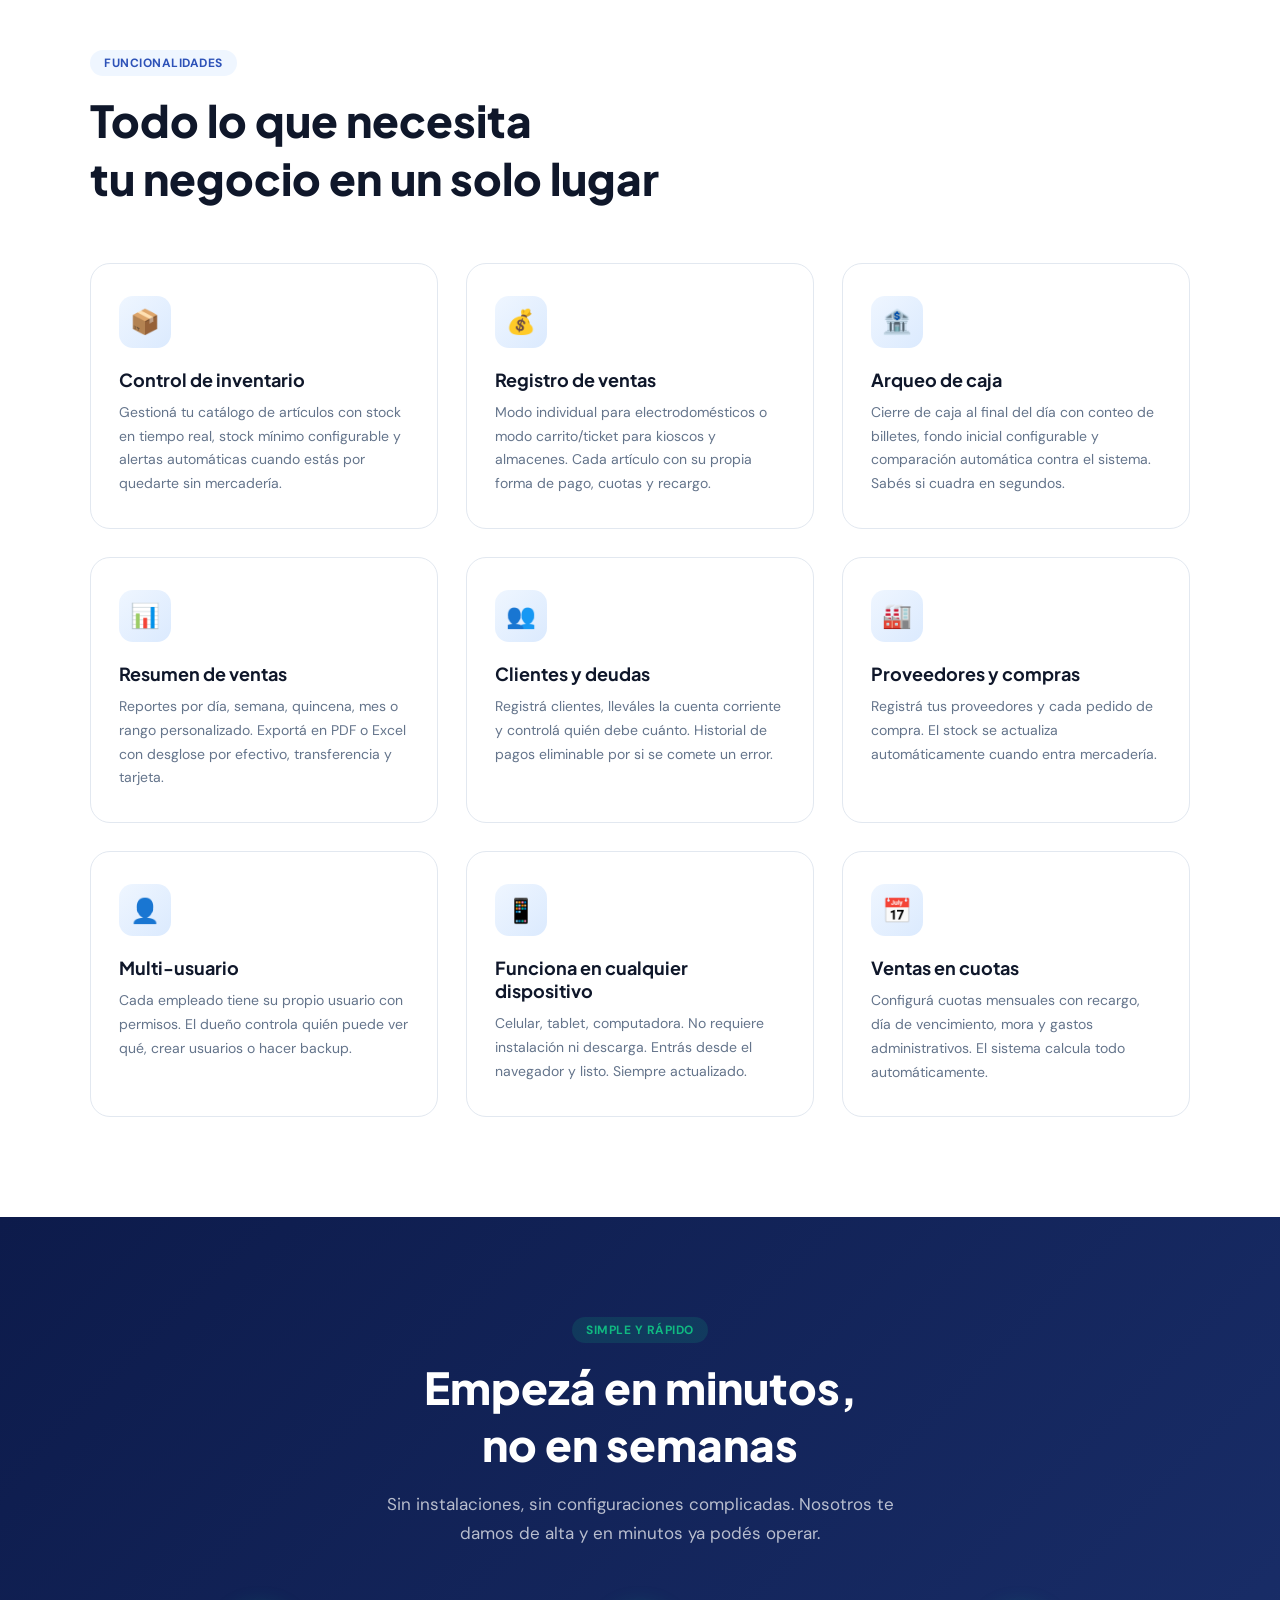
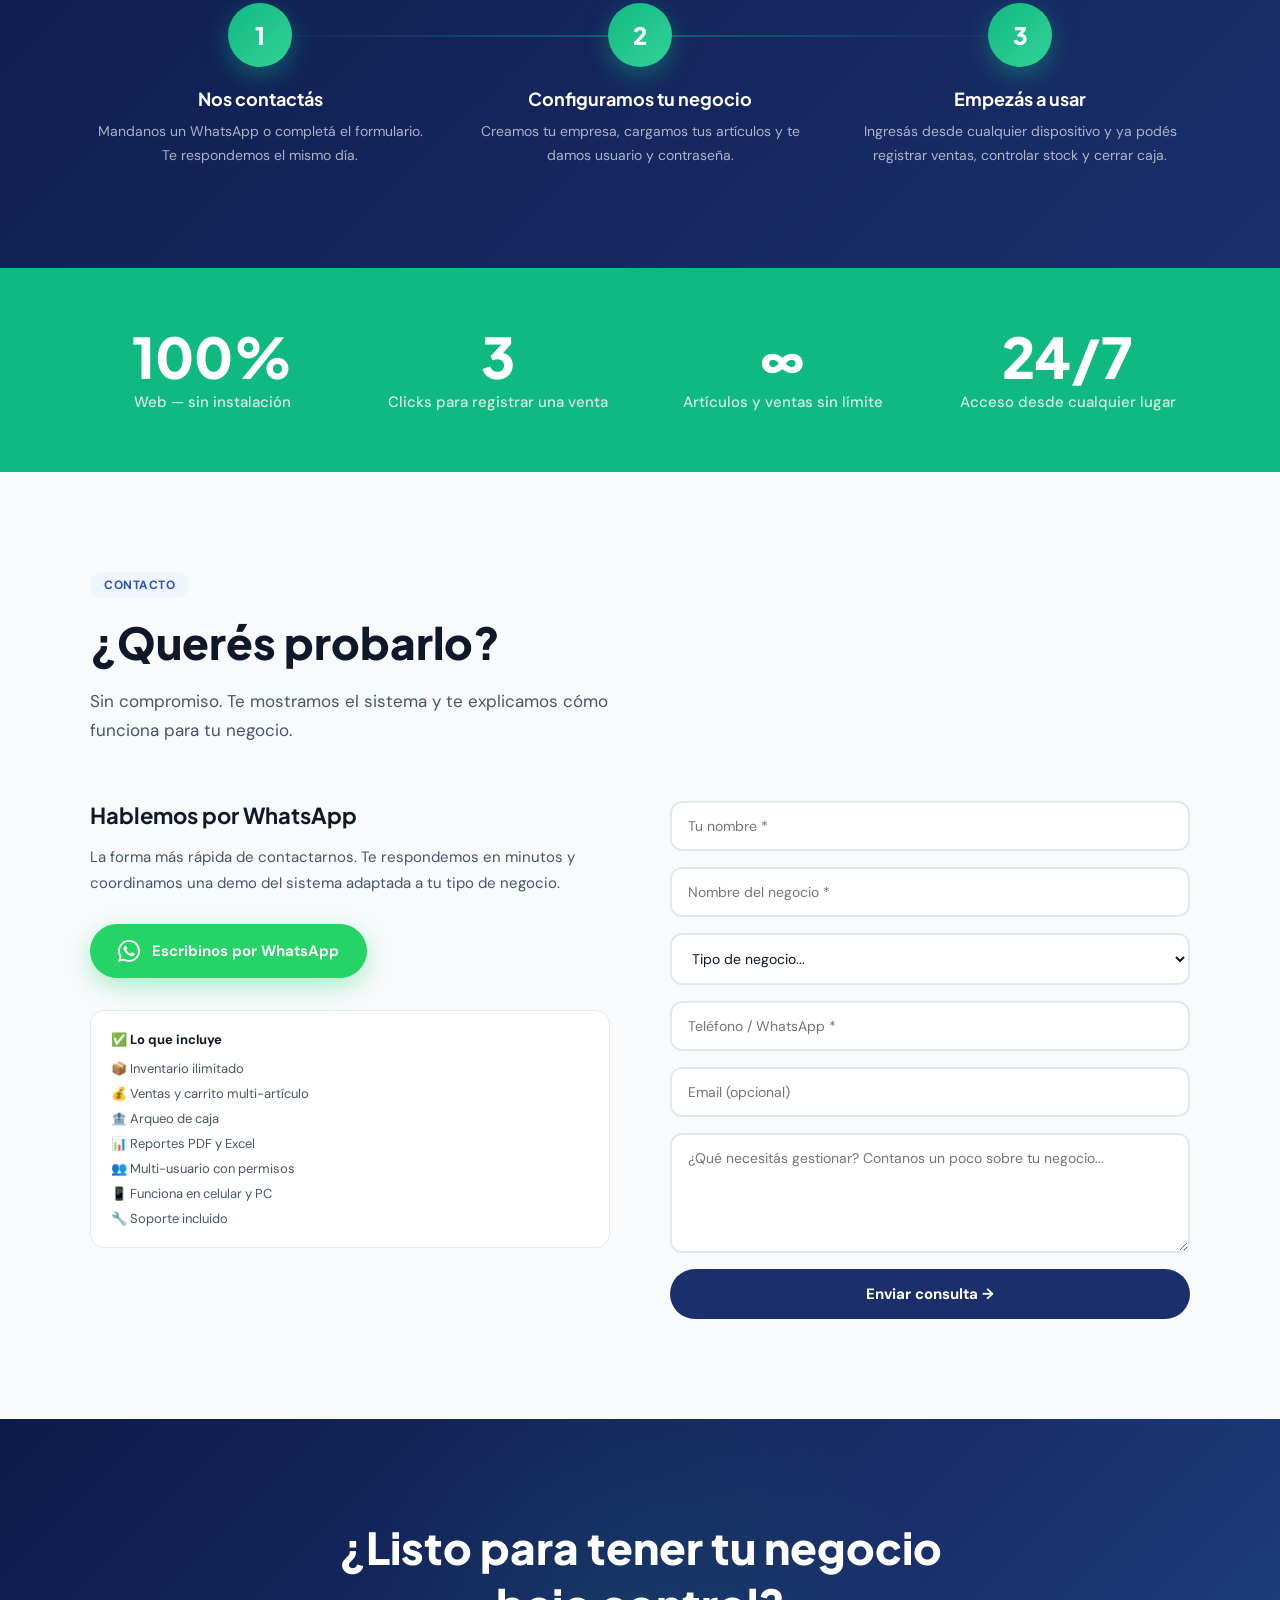
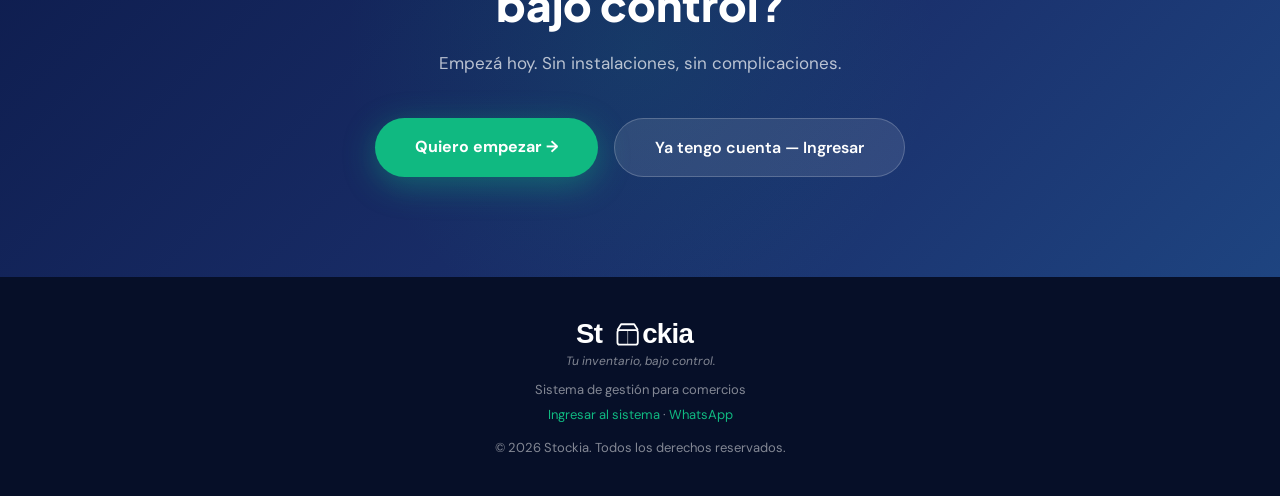
==== commit 2a6c8664: "Favicon" ====
--- a/index.html
+++ b/index.html
@@ -1,6 +1,7 @@
 <!DOCTYPE html>
 <html lang="es">
 <head>
+  <link rel="icon" type="image/svg+xml" href="favicon.svg">
   <meta charset="UTF-8">
   <meta name="viewport" content="width=device-width, initial-scale=1.0">
   <title>Stockia — Sistema de Gestión para tu Negocio</title>
